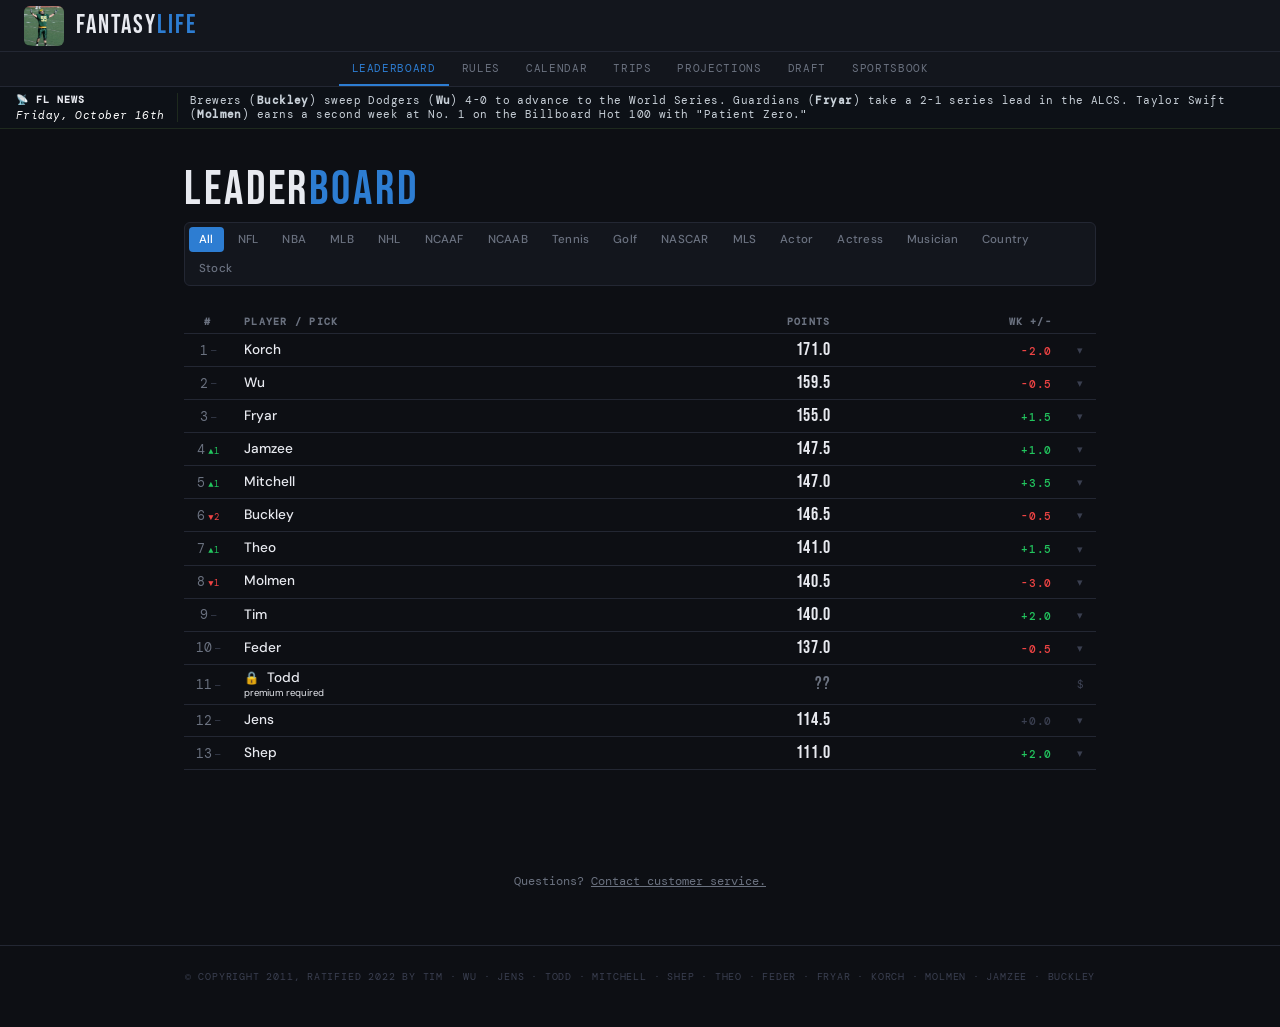
==== docs/index.html @ 67d30f25 "Paywall comment: post-payment redirect domain is fantasylife.org, not .app fantasylife.app is an unr" ====
<!DOCTYPE html>
<html lang="en">
<head>
  <meta charset="UTF-8" />
  <meta name="viewport" content="width=device-width, initial-scale=1.0" />
  <title>Fantasy Life 2026</title>
  <link rel="icon" type="image/png" href="favicon.png">
  <link rel="icon" href="favicon.ico" sizes="any">
  <link rel="apple-touch-icon" href="apple-touch-icon.png">
  <link href="https://fonts.googleapis.com/css2?family=Bebas+Neue&family=DM+Sans:wght@300;400;500;600&family=DM+Mono:wght@400;500&display=swap" rel="stylesheet" />
  <link rel="stylesheet" href="./shared.css">
  <style>
    :root {
      --bg: #0d0f14;
      --surface: #13161d;
      --surface2: #1a1e28;
      --border: #232733;
      --blue: #2d7dd2;
      --blue-dim: #1a4a82;
      --text: #e8eaf0;
      --muted: #6b7280;
      --dim: #3a3f50;
      --green: #22c55e;
      --red: #ef4444;
      --gold: #f59e0b;
    }

    * { margin: 0; padding: 0; box-sizing: border-box; }

    body {
      font-family: 'DM Sans', sans-serif;
      background: var(--bg);
      color: var(--text);
      min-height: 100vh;
    }

    /* ─── HEADER ─── */
    header {
      background: var(--surface);
      border-bottom: 1px solid var(--border);
      padding: 0 24px;
      height: 52px;
      display: flex;
      align-items: center;
      justify-content: space-between;
      position: sticky;
      top: 0;
      z-index: 100;
    }

    .logo {
      font-family: 'Bebas Neue', sans-serif;
      font-size: 1.6rem;
      letter-spacing: 0.08em;
      color: var(--text);
      text-decoration: none;
    }

    .logo span { color: var(--blue); }

    .nav-link {
      font-family: 'DM Mono', monospace;
      font-size: 0.7rem;
      color: var(--muted);
      text-decoration: none;
      letter-spacing: 0.06em;
      text-transform: uppercase;
    }
    .nav-link:hover { color: var(--text); }
    .nav-link.active { color: var(--blue); }

    /* ─── SITE NAV BAR ─── */
    /* .site-nav styles: shared.css */

    /* ─── BUCKLEY FAN SITE OVERLAY ─── */
    #buckley-overlay {
      display: none;
      position: fixed;
      inset: 0;
      z-index: 9999;
      background: #000;
    }
    #buckley-overlay.open { display: block; }
    #buckley-overlay iframe {
      width: 100%;
      height: 100%;
      border: none;
    }
    #buckley-close {
      position: fixed;
      top: 12px;
      right: 16px;
      z-index: 10000;
      background: #ff0000;
      color: #ffff00;
      border: 2px solid #ffff00;
      font-family: "Comic Sans MS", cursive;
      font-weight: bold;
      font-size: 14px;
      padding: 4px 12px;
      cursor: pointer;
      letter-spacing: 1px;
    }

    .header-logo-img {
      width: 40px;
      height: 40px;
      border-radius: 6px;
      overflow: hidden;
      cursor: pointer;
      flex-shrink: 0;
      background-size: cover;
      background-position: center top;
      background-image: url('./todd.jpg');
    }

    .header-meta {
      font-size: 0.72rem;
      color: var(--muted);
      font-family: 'DM Mono', monospace;
      text-transform: uppercase;
      letter-spacing: 0.1em;
    }

    /* ─── MAIN LAYOUT ─── */
    .page {
      max-width: 960px;
      margin: 0 auto;
      padding: 32px 24px 80px;
    }

    /* ─── SEASON HERO ─── */
    .season-hero {
      display: flex;
      align-items: center;
      justify-content: space-between;
      margin-bottom: 40px;
      gap: 24px;
    }

    .season-title {
      font-family: 'Bebas Neue', sans-serif;
      font-size: clamp(2rem, 5vw, 3rem);
      line-height: 1;
      letter-spacing: 0.06em;
      white-space: nowrap;
    }

    .season-title .year { color: var(--blue); }

    .season-stats {
      display: flex;
      gap: 32px;
      padding-bottom: 8px;
    }

    .stat-item {
      text-align: right;
    }

    .stat-num {
      font-family: 'Bebas Neue', sans-serif;
      font-size: 2.2rem;
      color: var(--text);
      line-height: 1;
    }

    .stat-label {
      font-size: 0.65rem;
      color: var(--muted);
      text-transform: uppercase;
      letter-spacing: 0.12em;
    }

    /* ─── TODD HERO IMAGE ─── */
    .todd-hero {
      position: relative;
      width: 160px;
      flex-shrink: 0;
      cursor: pointer;
    }

    .todd-hero img {
      width: 100%;
      border-radius: 4px;
      filter: grayscale(20%) contrast(1.05);
      border: 2px solid var(--border);
      display: block;
    }

    .todd-hero-badge {
      position: absolute;
      top: -10px;
      right: -10px;
      background: var(--red);
      color: white;
      font-size: 0.6rem;
      font-weight: 600;
      text-transform: uppercase;
      letter-spacing: 0.08em;
      padding: 3px 8px;
      border-radius: 2px;
      transform: rotate(3deg);
    }

    .todd-hero-caption {
      text-align: center;
      font-size: 0.65rem;
      color: var(--muted);
      margin-top: 6px;
      letter-spacing: 0.05em;
      font-style: italic;
    }

    /* ─── CATEGORY FILTER ─── */
    .filter-row {
      display: flex;
      flex-wrap: wrap;
      gap: 4px;
      margin-bottom: 24px;
      background: var(--surface);
      border: 1px solid var(--border);
      border-radius: 6px;
      padding: 4px;
    }

    .filter-group {
      display: contents;
    }

    .filter-group-label {
      font-size: 0.6rem;
      color: var(--muted);
      text-transform: uppercase;
      letter-spacing: 0.12em;
      padding: 6px 10px 0;
      display: flex;
      align-items: flex-start;
      font-family: 'DM Mono', monospace;
    }

    .filter-btn {
      font-family: 'DM Sans', sans-serif;
      font-size: 0.72rem;
      font-weight: 500;
      padding: 5px 10px;
      background: transparent;
      border: none;
      color: var(--muted);
      border-radius: 4px;
      cursor: pointer;
      transition: all 0.15s;
      white-space: nowrap;
      letter-spacing: 0.02em;
      flex-shrink: 0;
    }

    .filter-btn:hover { color: var(--text); background: var(--surface2); }
    .filter-btn.active { background: var(--blue); color: white; }

    .page-title {
      font-family: 'Bebas Neue', sans-serif;
      font-size: clamp(2rem, 5vw, 3rem);
      letter-spacing: 0.06em;
      margin-bottom: 4px;
    }
    .page-title span { color: var(--blue); }
    .page-subtitle {
      font-size: 0.8rem;
      color: var(--muted);
      font-family: 'DM Mono', monospace;
      text-transform: uppercase;
      letter-spacing: 0.08em;
      margin-bottom: 28px;
    }

    /* ─── TABLE ─── */
    .standings-table {
      width: 100%;
      border-collapse: collapse;
    }

    .standings-table thead th {
      font-size: 0.65rem;
      font-weight: 600;
      text-transform: uppercase;
      letter-spacing: 0.12em;
      color: var(--muted);
      padding: 5px 12px;
      text-align: left;
      border-bottom: 1px solid var(--border);
      font-family: 'DM Mono', monospace;
    }

    .standings-table thead th:first-child { width: 44px; text-align: center; }
    .standings-table thead th.pts { text-align: right; }

    .player-row {
      border-bottom: 1px solid var(--border);
      cursor: pointer;
      transition: background 0.1s;
    }

    .player-row:hover { background: var(--surface); }
    .player-row.expanded { background: var(--surface); }

    .player-row td {
      padding: 5px 12px;
      vertical-align: middle;
    }

    .rank-cell {
      text-align: center;
      font-family: 'DM Mono', monospace;
      font-size: 0.8rem;
      color: var(--muted);
      width: 44px;
      white-space: nowrap;
    }

    .rank-1 { }
    .rank-2 { }
    .rank-3 { }

    .place-change { font-size:0.55rem; font-family:'DM Mono',monospace; letter-spacing:0.02em; display:inline-block; margin-left:3px; vertical-align:middle; }
    .place-change.up   { color: var(--green); }
    .place-change.down { color: var(--red); }
    .place-change.flat { color: var(--dim); }
    .week-delta { font-family:'DM Mono',monospace; font-size:0.7rem; font-weight:500; margin-left:8px; }
    .week-delta.pos { color: var(--green); }
    .week-delta.neg { color: var(--red); }

    .player-name {
      font-size: 0.85rem;
      line-height: 1.2;
      font-weight: 500;
      color: var(--text);
    }

    .player-name.todd-name {
      color: var(--muted);
      font-style: italic;
    }

    .score-cell {
      text-align: right;
      font-family: 'Bebas Neue', sans-serif;
      font-size: 1.15rem;
      line-height: 1.2;
      letter-spacing: 0.04em;
      color: var(--text);
    }

    .expand-cell {
      width: 32px;
      text-align: center;
      color: var(--dim);
      font-size: 0.7rem;
      transition: transform 0.2s;
    }

    .player-row.expanded .expand-icon { transform: rotate(180deg); }

    /* ─── EXPANDED ROW ─── */
    .breakdown-row { display: none; }
    .breakdown-row.open { display: table-row; }

    .breakdown-cell {
      padding: 0 12px 20px;
      background: var(--surface);
    }

    .breakdown-inner {
      padding: 16px;
      background: var(--surface2);
      border-radius: 4px;
      border: 1px solid var(--border);
    }

    .breakdown-grid {
      display: grid;
      grid-template-columns: repeat(auto-fill, minmax(110px, 1fr));
      gap: 6px;
    }

    .cat-item {
      display: flex;
      flex-direction: column;
      gap: 2px;
      padding: 8px 10px;
      border-radius: 4px;
      border: 1px solid var(--border);
      background: var(--bg);
    }

    .cat-item.tier-high {
      border-color: #166534;
      background: #052e16;
    }
    .cat-item.tier-mid {
      border-color: #854d0e;
      background: #1c1200;
    }
    .cat-item.tier-low {
      border-color: #7f1d1d;
      background: #1c0606;
    }

    .cat-name {
      font-size: 0.58rem;
      text-transform: uppercase;
      letter-spacing: 0.1em;
      color: var(--muted);
      font-family: 'DM Mono', monospace;
    }

    .cat-pick {
      font-size: 0.76rem;
      color: var(--text);
      font-weight: 500;
      white-space: nowrap;
      overflow: hidden;
      text-overflow: ellipsis;
    }

    .cat-pts {
      font-family: 'DM Mono', monospace;
      font-size: 0.72rem;
      font-weight: 600;
    }

    .cat-pts.pts-high { color: #4ade80; }
    .cat-pts.pts-mid  { color: #fbbf24; }
    .cat-pts.pts-low  { color: #f87171; }

    .bonus-pts {
      color: var(--gold);
    }

    /* ─── FILM BREAKDOWN ─── */
    .film-table {
      width: 100%;
      border-collapse: collapse;
      font-size: 0.82rem;
    }
    .film-table th {
      font-family: 'DM Mono', monospace;
      font-size: 0.62rem;
      text-transform: uppercase;
      letter-spacing: 0.1em;
      color: var(--muted);
      padding: 0 10px 8px 0;
      text-align: left;
      border-bottom: 1px solid var(--border);
    }
    .film-table td {
      padding: 8px 10px 8px 0;
      border-bottom: 1px solid var(--border);
      color: var(--text);
      vertical-align: middle;
    }
    .film-table tr:last-child td { border-bottom: none; }
    .film-title-cell { font-weight: 500; }
    .film-bo-cell { font-family: 'DM Mono', monospace; font-size: 0.78rem; color: var(--muted); }
    .rt-score-badge { font-family: 'DM Mono', monospace; font-weight: 600; font-size: 0.82rem; }
    .rt-fresh  { color: #4ade80; }
    .rt-mixed  { color: #fbbf24; }
    .rt-rotten { color: #f87171; }
    .film-no-releases { font-size: 0.82rem; color: var(--dim); font-style: italic; padding: 4px 0 8px; }
    .awards-section-title {
      font-family: 'DM Mono', monospace;
      font-size: 0.6rem;
      text-transform: uppercase;
      letter-spacing: 0.1em;
      color: var(--blue);
      margin: 14px 0 6px;
    }
    .award-item {
      display: flex;
      align-items: flex-start;
      gap: 8px;
      padding: 5px 0;
      border-bottom: 1px solid var(--border);
      font-size: 0.8rem;
    }
    .award-item:last-child { border-bottom: none; }
    .award-win-label  { color: var(--gold); font-weight: 600; }
    .award-nom-label  { color: var(--muted); }

    /* ─── MUSICIAN SONG BREAKDOWN ─── */
    .song-table {
      width: 100%;
      border-collapse: collapse;
      font-size: 0.82rem;
    }
    .song-table th {
      font-family: 'DM Mono', monospace;
      font-size: 0.62rem;
      text-transform: uppercase;
      letter-spacing: 0.07em;
      color: var(--muted);
      padding: 0 10px 6px 0;
      text-align: left;
      border-bottom: 1px solid var(--border);
    }
    .song-table td {
      padding: 8px 10px 8px 0;
      border-bottom: 1px solid var(--border);
      color: var(--text);
      vertical-align: middle;
    }
    .song-table tr:last-child td { border-bottom: none; }
    .song-title-cell { font-weight: 500; }
    .song-weeks-cell { font-family: 'DM Mono', monospace; font-size: 0.78rem; color: var(--muted); text-align: center; padding-right: 4px; }
    .song-no-data { font-size: 0.82rem; color: var(--dim); font-style: italic; padding: 4px 0 8px; }

    /* ─── MODAL ─── */
    .modal-overlay {
      display: none;
      position: fixed;
      inset: 0;
      background: rgba(0,0,0,0.85);
      z-index: 1000;
      align-items: center;
      justify-content: center;
      backdrop-filter: blur(4px);
      padding: 16px;
      overflow-y: auto;
    }

    .modal-overlay.open { display: flex; }

    .modal {
      background: var(--surface);
      border: 1px solid var(--border);
      border-radius: 8px;
      width: 100%;
      max-width: 500px;
      padding: 28px 24px;
      position: relative;
      animation: modalIn 0.25s ease;
      margin: auto;
      max-height: calc(100vh - 32px);
      overflow-y: auto;
    }

    @keyframes modalIn { from { opacity: 0; transform: translateY(8px); } to { opacity: 1; transform: translateY(0); } }

    @media (max-width: 480px) {
      .modal { padding: 20px 16px; border-radius: 6px; }
      .modal-title { font-size: 1.8rem; }
      .tier-price { font-size: 1.3rem; }
      .roast-rank { font-size: 3rem; }
      .roast-score-display { font-size: 2rem; }
    }

    .modal-close {
      position: absolute;
      top: 16px; right: 16px;
      background: none; border: none;
      color: var(--muted); font-size: 1.2rem;
      cursor: pointer; line-height: 1;
    }

    .modal-close:hover { color: var(--text); }

    .modal-phase { display: none; }
    .modal-phase.active { display: block; }

    .modal-eyebrow {
      font-size: 0.65rem;
      text-transform: uppercase;
      letter-spacing: 0.14em;
      color: var(--red);
      margin-bottom: 8px;
      font-family: 'DM Mono', monospace;
    }

    .modal-title {
      font-family: 'Bebas Neue', sans-serif;
      font-size: 2.2rem;
      line-height: 1;
      margin-bottom: 12px;
    }

    .modal-subtitle {
      font-size: 0.82rem;
      color: var(--muted);
      line-height: 1.5;
      margin-bottom: 24px;
    }

    .tier-cards {
      display: flex;
      flex-direction: column;
      gap: 10px;
      margin-bottom: 24px;
    }

    .tier-card {
      border: 1px solid var(--border);
      border-radius: 6px;
      padding: 14px 16px;
      cursor: pointer;
      transition: all 0.15s;
      position: relative;
    }

    .tier-card:hover { border-color: var(--blue); background: var(--surface2); }

    .tier-card.recommended {
      border-color: var(--blue);
    }

    .tier-rec-badge {
      position: absolute;
      top: -8px; right: 12px;
      background: var(--blue);
      color: white;
      font-size: 0.58rem;
      padding: 2px 8px;
      border-radius: 10px;
      font-weight: 600;
      text-transform: uppercase;
      letter-spacing: 0.08em;
    }

    .tier-name {
      font-weight: 600;
      font-size: 0.88rem;
      margin-bottom: 2px;
    }

    .tier-price {
      font-family: 'Bebas Neue', sans-serif;
      font-size: 1.5rem;
      color: var(--blue);
    }

    .tier-features {
      font-size: 0.72rem;
      color: var(--muted);
      margin-top: 4px;
      line-height: 1.5;
    }

    .modal-fine-print {
      font-size: 0.6rem;
      color: var(--dim);
      text-align: center;
      line-height: 1.5;
    }

    /* Phase 2 — "processing" */
    .processing-spinner {
      text-align: center;
      padding: 20px 0;
    }

    .spinner {
      width: 32px; height: 32px;
      border: 3px solid var(--border);
      border-top-color: var(--blue);
      border-radius: 50%;
      animation: spin 0.8s linear infinite;
      margin: 0 auto 12px;
    }

    @keyframes spin { to { transform: rotate(360deg); } }

    .processing-text {
      font-size: 0.8rem;
      color: var(--muted);
    }

    /* Phase 3 — roast reveal */
    .roast-header {
      display: flex;
      align-items: center;
      gap: 12px;
      margin-bottom: 20px;
      padding-bottom: 16px;
      border-bottom: 1px solid var(--border);
    }

    .roast-rank {
      font-family: 'Bebas Neue', sans-serif;
      font-size: 4rem;
      color: var(--red);
      line-height: 1;
    }

    .roast-label {
      font-size: 0.7rem;
      color: var(--muted);
      text-transform: uppercase;
      letter-spacing: 0.1em;
    }

    .roast-name {
      font-size: 1.1rem;
      font-weight: 600;
    }

    .roast-score-display {
      font-family: 'Bebas Neue', sans-serif;
      font-size: 2.5rem;
      color: var(--red);
    }

    .roast-categories {
      display: flex;
      flex-direction: column;
      gap: 8px;
      margin-bottom: 20px;
    }

    .roast-cat-item {
      display: flex;
      justify-content: space-between;
      align-items: center;
      font-size: 0.78rem;
      padding: 8px 12px;
      background: var(--surface2);
      border-radius: 4px;
      border-left: 3px solid var(--red);
    }

    .roast-cat-name { color: var(--muted); }
    .roast-cat-detail { color: var(--text); font-style: italic; }
    .roast-cat-pts {
      font-family: 'DM Mono', monospace;
      font-size: 0.8rem;
      color: var(--red);
      font-weight: 600;
    }

    .roast-quote {
      font-size: 0.8rem;
      color: var(--muted);
      font-style: italic;
      border-left: 3px solid var(--dim);
      padding-left: 12px;
      margin-bottom: 20px;
      line-height: 1.6;
    }

    .dispute-btn {
      width: 100%;
      padding: 10px;
      background: transparent;
      border: 1px solid var(--dim);
      color: var(--dim);
      border-radius: 4px;
      font-size: 0.72rem;
      cursor: pointer;
      font-family: 'DM Sans', sans-serif;
      transition: all 0.15s;
    }

    .dispute-btn:hover {
      border-color: var(--muted);
      color: var(--muted);
    }

    .dispute-result {
      text-align: center;
      font-size: 0.72rem;
      color: var(--red);
      margin-top: 8px;
      min-height: 18px;
    }

    /* ─── CATEGORY STAT COLUMNS ─── */
    .stat-col {
      text-align: right;
      font-family: 'Inter', sans-serif;
      font-size: 0.78rem;
      color: var(--muted);
      white-space: nowrap;
    }
    .stat-col.primary { color: var(--muted); font-size: 0.78rem; }
    .stat-col.bonus-col { color: var(--muted); }
    .stat-col.total-col {
      font-family: 'Bebas Neue', sans-serif;
      font-size: 1.4rem;
      letter-spacing: 0.04em;
      color: var(--text);
    }
    .stat-col-label {
      font-size: 0.55rem;
      text-transform: uppercase;
      letter-spacing: 0.1em;
      color: var(--dim);
      display: block;
      font-family: 'DM Mono', monospace;
    }

    /* ─── FOOTER ─── */
    .site-footer {
      margin-top: 48px;
      padding: 24px 16px 32px;
      border-top: 1px solid var(--border);
      text-align: center;
    }
    .site-footer-copy {
      font-family: 'DM Mono', monospace;
      font-size: 0.62rem;
      color: var(--dim);
      letter-spacing: 0.08em;
      text-transform: uppercase;
      margin-bottom: 12px;
    }
    .site-footer-quote {
      font-family: 'DM Sans', sans-serif;
      font-size: 0.7rem;
      color: var(--dim);
      max-width: 620px;
      margin: 0 auto;
      line-height: 1.6;
      font-style: italic;
    }
    .site-footer-quote cite {
      display: block;
      margin-top: 6px;
      font-style: normal;
      font-size: 0.62rem;
      color: var(--muted);
      letter-spacing: 0.04em;
    }

    /* ─── NEWS BAR ─── */
    .news-bar {
      background: #0d1117;
      border-bottom: 1px solid #1e2a1e;
      padding: 6px 16px;
      display: flex;
      align-items: flex-start;
      gap: 12px;
      font-size: 0.7rem;
      font-family: 'DM Mono', monospace;
      letter-spacing: 0.04em;
      flex-wrap: wrap;
    }
    .news-bar-left {
      display: flex;
      flex-direction: column;
      gap: 2px;
      flex-shrink: 0;
      border-right: 1px solid #1e2a1e;
      padding-right: 12px;
    }
    .news-bar-updated {
      color: var(--muted);
      letter-spacing: 0.04em;
      font-size: 0.68rem;
      white-space: nowrap;
    }
    .news-bar-label {
      color: var(--accent);
      font-weight: 600;
      font-size: 0.62rem;
      text-transform: uppercase;
      letter-spacing: 0.1em;
      white-space: nowrap;
    }
    .news-bar-headline {
      color: #c9d1d9;
      flex: 1;
      white-space: normal;
      word-break: break-word;
    }
    .news-bar-headline em {
      color: var(--accent);
      font-style: normal;
      font-weight: 600;
    }

    /* ─── LAST UPDATED ─── */
    .last-updated {
      text-align: center;
      margin-top: 40px;
      font-size: 0.65rem;
      color: var(--dim);
      font-family: 'DM Mono', monospace;
      letter-spacing: 0.08em;
      text-transform: uppercase;
    }


    @media (max-width: 600px) {
      .season-hero { flex-direction: column; align-items: flex-start; }
      .todd-hero { width: 120px; align-self: flex-end; }
      .season-stats { gap: 20px; }
      .news-bar { flex-direction: column; gap: 4px; }
      .news-bar-left { flex-direction: row; align-items: center; gap: 8px; border-right: none; padding-right: 0; border-bottom: none; }
      /* Single scrollable row instead of a 3-line wrap — reclaims ~50px so
         all 13 leaderboard rows fit on one screen without scrolling. */
      .filter-row { flex-wrap: nowrap; overflow-x: auto; -webkit-overflow-scrolling: touch; scrollbar-width: none; }
      .filter-row::-webkit-scrollbar { display: none; }
      .filter-btn { flex-shrink: 0; }
      .page-title { font-size: 1.6rem; margin-bottom: 4px; }
    }
    .score-cell.todd-score { color: var(--muted); }
    .todd-lock-icon { display: inline-block; margin-right: 4px; font-size: 0.9em; }
    .todd-teaser { font-size: 0.6rem; line-height: 1.2; color: var(--text); margin-top: 1px; }
  </style>
  <!-- Cloudflare Web Analytics --><script defer src='https://static.cloudflareinsights.com/beacon.min.js' data-cf-beacon='{"token": "c0a91842667f4f16b87e22ebbce8e280"}'></script><!-- End Cloudflare Web Analytics -->
</head>
<body>

<header>
  <div style="display:flex;align-items:center;gap:12px;">
    <div class="header-logo-img" id="header-logo-img-wrap" onclick="openBuckley()" style="cursor:pointer;"></div>
    <a href="./index.html" class="logo" style="text-decoration:none;">Fantasy<span>Life</span></a>
  </div>
</header>

<nav class="site-nav">
  <a href="./index.html" class="nav-link active">Leaderboard</a>
  <a href="./rules.html" class="nav-link">Rules</a>
  <a href="./calendar.html" class="nav-link">Calendar</a>
  <a href="./trips.html" class="nav-link">Trips</a>
  <a href="./projections.html" class="nav-link">Projections</a>
  <a href="./draft.html" class="nav-link">Draft</a>
  <a href="./sportsbook.html" class="nav-link">Sportsbook</a>
</nav>

<div class="news-bar" id="news-bar">
  <div class="news-bar-left">
    <div class="news-bar-label">📡 FL News</div>
    <div class="news-bar-updated" id="news-bar-updated"></div>
  </div>
  <div class="news-bar-headline" id="news-bar-headline">
    🏆 <em>Dame Judi Dench</em> takes home Best Supporting Actress at the Oscars for <em>Shakespeare in Love</em> — Jamzee's actress pick quietly printing points while everyone sleeps.
  </div>
</div>

<div class="page">

  <!-- TODD PHOTO (hidden, src used by header + favicon) -->
    <div class="todd-hero" style="display:none">
      <img id="todd-main-img" src="[data-uri]" alt="Todd" />
    </div>

  <!-- ─── FILTERS ─── -->
  <div class="page-title">Leader<span>board</span></div>
  <div class="filter-row">
    <div class="filter-group">
      <button class="filter-btn active" data-cat="all" onclick="setFilter('all', this)">All</button>
      <button class="filter-btn" data-cat="nfl" onclick="setFilter('nfl', this)">NFL</button>
      <button class="filter-btn" data-cat="nba" onclick="setFilter('nba', this)">NBA</button>
      <button class="filter-btn" data-cat="mlb" onclick="setFilter('mlb', this)">MLB</button>
      <button class="filter-btn" data-cat="nhl" onclick="setFilter('nhl', this)">NHL</button>
      <button class="filter-btn" data-cat="ncaaf" onclick="setFilter('ncaaf', this)">NCAAF</button>
      <button class="filter-btn" data-cat="ncaab" onclick="setFilter('ncaab', this)">NCAAB</button>
      <button class="filter-btn" data-cat="tennis" onclick="setFilter('tennis', this)">Tennis</button>
      <button class="filter-btn" data-cat="golf" onclick="setFilter('golf', this)">Golf</button>
      <button class="filter-btn" data-cat="nascar" onclick="setFilter('nascar', this)">NASCAR</button>
      <button class="filter-btn" data-cat="mls" onclick="setFilter('mls', this)">MLS</button>
      <button class="filter-btn" data-cat="actor" onclick="setFilter('actor', this)">Actor</button>
      <button class="filter-btn" data-cat="actress" onclick="setFilter('actress', this)">Actress</button>
      <button class="filter-btn" data-cat="musician" onclick="setFilter('musician', this)">Musician</button>
      <button class="filter-btn" data-cat="country" onclick="setFilter('country', this)">Country</button>
      <button class="filter-btn" data-cat="stock" onclick="setFilter('stock', this)">Stock</button>
    </div>
  </div>

  <!-- ─── STANDINGS TABLE ─── -->
  <table class="standings-table">
    <thead>
      <tr id="table-header">
        <th>#</th>
        <th>Player</th>
        <th class="pts">Points</th>
        <th></th>
      </tr>
    </thead>
    <tbody id="standings-body">
      <!-- Rendered by JS from window.SCORES_DATA -->
    </tbody>
  </table>


</div>

<!-- ─── TODD PAYWALL MODAL ─── -->
<div class="modal-overlay" id="todd-modal" onclick="handleOverlayClick(event)">
  <div class="modal">
    <button class="modal-close" onclick="closeToddModal()">✕</button>

    <!-- Phase 1: Paywall -->
    <div class="modal-phase active" id="phase-1">
      <div class="modal-eyebrow">🔒 Exclusive Content</div>
      <div class="modal-title">Todd's Score<br>Is Premium</div>
      <div class="modal-subtitle">
        Due to the <em>unprecedented embarrassment</em> of Todd's 2026 performance,
        his score has been placed behind a paywall for his own dignity. Choose a plan to unlock it.
      </div>

      <div class="tier-cards">
        <div class="tier-card" onclick="startPayment(1)">
          <div class="tier-name">Basic</div>
          <div class="tier-price">$9.99<span style="font-size:0.9rem;color:var(--muted)">/mo</span></div>
          <div class="tier-features">
            ✓ See Todd's total score<br>
            ✗ No category breakdown<br>
            ✗ Explanation of why Todd is so bad
          </div>
        </div>
        <div class="tier-card recommended" onclick="startPayment(2)">
          <div class="tier-rec-badge">Most Popular</div>
          <div class="tier-name">Premium</div>
          <div class="tier-price">$24.99<span style="font-size:0.9rem;color:var(--muted)">/mo</span></div>
          <div class="tier-features">
            ✓ Everything in Basic<br>
            ✓ Full category-by-category roast<br>
            ✓ Certified analyst commentary<br>
            ✗ Therapy referral (sold separately)
          </div>
        </div>
        <div class="tier-card" onclick="startPayment(3)">
          <div class="tier-name">Enterprise</div>
          <div class="tier-price">$99<span style="font-size:0.9rem;color:var(--muted)">/mo</span></div>
          <div class="tier-features">
            ✓ Everything in Premium<br>
            ✓ Todd personally explains his picks (30 min)<br>
            ✓ Commemorative "At Least I Tried" certificate<br>
            ✓ Priority access to future terrible picks
          </div>
        </div>
      </div>

      <div class="modal-fine-print">
        By subscribing you acknowledge that Fantasy Life LLC is not responsible for<br>
        emotional distress caused by Todd's stock picks. Cancel anytime. Refunds: no.
      </div>
    </div>

    <!-- Phase 2: Fake processing -->
    <div class="modal-phase" id="phase-2">
      <div class="modal-eyebrow">Processing Payment...</div>
      <div class="modal-title">Charging Your Card</div>
      <div class="processing-spinner">
        <div class="spinner"></div>
        <div class="processing-text" id="processing-text">Contacting payment processor...</div>
      </div>
    </div>

    <!-- Phase 3: Roast reveal -->
    <div class="modal-phase" id="phase-3">
      <div class="modal-eyebrow">🔓 Premium Unlocked — You're Welcome</div>

      <div class="roast-header">
        <div class="roast-rank" id="todd-reveal-rank">13</div>
        <div>
          <div class="roast-label">Current Standing</div>
          <div class="roast-name">Todd</div>
          <div style="font-size:0.7rem;color:var(--muted);">Also known as "The Floor"</div>
        </div>
        <div style="margin-left:auto;text-align:right;">
          <div class="roast-label">Total Score</div>
          <div class="roast-score-display" id="todd-reveal-total">47.5</div>
        </div>
      </div>

      <div class="roast-categories">
        <div class="roast-cat-item">
          <span class="roast-cat-name">Stock (NVDA)</span>
          <span class="roast-cat-detail">Down 18% since Jan 1st</span>
          <span class="roast-cat-pts">1 pt</span>
        </div>
        <div class="roast-cat-item">
          <span class="roast-cat-name">Golf (Cantlay)</span>
          <span class="roast-cat-detail">Missed 4 consecutive cuts</span>
          <span class="roast-cat-pts">2 pts</span>
        </div>
        <div class="roast-cat-item">
          <span class="roast-cat-name">NASCAR (Kyle Busch)</span>
          <span class="roast-cat-detail">Retired. Picked post-retirement.</span>
          <span class="roast-cat-pts">1 pt</span>
        </div>
        <div class="roast-cat-item">
          <span class="roast-cat-name">Actor (Ben Affleck)</span>
          <span class="roast-cat-detail">No films released. Or announced.</span>
          <span class="roast-cat-pts">1 pt</span>
        </div>
        <div class="roast-cat-item">
          <span class="roast-cat-name">Country GDP</span>
          <span class="roast-cat-detail">Picked Chad. Yes, that Chad.</span>
          <span class="roast-cat-pts">1 pt</span>
        </div>
      </div>

      <div class="roast-quote">
        "I asked ChatGPT to optimize my picks and it told me it was sorry for my loss."
        <br>— Todd, probably
      </div>

      <button class="dispute-btn" onclick="disputeScore()">🚨 Dispute This Score</button>
      <div class="dispute-result" id="dispute-result"></div>
    </div>
  </div>
</div>

<!-- ─── DATA + SCRIPT ─── -->
<script>
// ============================================================
// DATA — loaded from scores.json (pre-computed by GitHub Actions)
// ============================================================
window.SCORES_DATA = [];
window.LAST_UPDATED = '';
window.CATEGORIES = ["nfl","nba","mlb","nhl","ncaaf","ncaab","tennis","golf","nascar","mls","actor","actress","musician","country","stock"];

// Category display names
const CAT_LABELS = {
  nfl: "NFL", nba: "NBA", mlb: "MLB", nhl: "NHL",
  ncaaf: "NCAAF", ncaab: "NCAAB", tennis: "Tennis",
  golf: "Golf", nascar: "NASCAR", mls: "MLS",
  actor: "Actor", actress: "Actress", musician: "Musician",
  country: "Country GDP", stock: "Stock"
};

// ============================================================
// WEEKS ELAPSED since Jan 1, 2026
// ============================================================
// Per-category stat label and value formatter
const CAT_STAT = {
  nfl:     { label: 'Win%',      fmt: c => c.raw_value != null ? (c.raw_value * 100).toFixed(1) + '%' : '–' },
  nba:     { label: 'Win%',      fmt: c => c.raw_value != null ? (c.raw_value * 100).toFixed(1) + '%' : '–' },
  mlb:     { label: 'Win%',      fmt: c => c.raw_value != null ? (c.raw_value * 100).toFixed(1) + '%' : '–' },
  nhl:     { label: 'Pts%',      fmt: c => c.raw_value != null ? (c.raw_value * 100).toFixed(1) + '%' : '–' },
  ncaaf:   { label: 'Rank',      fmt: c => c.raw_value != null ? '#' + c.raw_value : '–' },
  ncaab:   { label: 'Rank',      fmt: c => c.raw_value != null ? '#' + c.raw_value : '–' },
  tennis:  { label: 'Rank',      fmt: c => c.raw_value != null ? '#' + c.raw_value : '–' },
  golf:    { label: 'Rank',      fmt: c => c.raw_value != null ? '#' + c.raw_value : '–' },
  nascar:  { label: 'Points',    fmt: c => c.raw_value != null ? c.raw_value : '–' },
  mls:     { label: 'Points',    fmt: c => c.raw_value != null ? c.raw_value : '–' },
  actor:   { label: 'Score',     fmt: c => c.raw_value != null ? c.raw_value.toFixed(1) : '–' },
  actress: { label: 'Score',     fmt: c => c.raw_value != null ? c.raw_value.toFixed(1) : '–' },
  musician:{ label: 'Wks Top10', fmt: c => c.raw_value != null ? c.raw_value : '–' },
  country: { label: 'GDP Chg%',  fmt: c => c.raw_value != null ? c.raw_value.toFixed(2) + '%' : '–' },
  stock:   { label: 'YTD Chg',   fmt: c => c.raw_display != null ? c.raw_display : (c.raw_value != null ? c.raw_value.toFixed(1) + '%' : '–') },
};

// ============================================================
// FILMOGRAPHY & OSCAR DATA
// ============================================================
// Kept in sync with data/actor.json + data/actress.json (source of truth for
// scoring) — bo/rt/release here must match those files exactly, since the
// composite that actually drives points is (rt/100) x box_office computed
// from that data, not from this display copy.
const OSCAR_AWARDS = {
  'Actor': {
    'Sean Penn':          [{result:'Won',       category:'Best Supporting Actor', film:'One Battle After Another'}],
    'Wagner Moura':       [{result:'Nominated', category:'Best Actor',            film:'The Secret Agent'}],
    'Leonardo DiCaprio':  [{result:'Nominated', category:'Best Actor',            film:'One Battle After Another'}],
    'Timothee Chalamet':  [{result:'Nominated', category:'Best Actor',            film:'Marty Supreme'}],
  },
  'Actress': {
    'Jessie Buckley':     [{result:'Won',       category:'Best Actress',           film:'Hamnet'}],
    'Emma Stone':         [{result:'Nominated', category:'Best Actress',           film:'Bugonia'}],
    'Teyana Taylor':      [{result:'Nominated', category:'Best Supporting Actress',film:'One Battle After Another'}],
  },
};

function buildMusicianBreakdown(pickName, num1Weeks, hot100Weeks, songs) {
  const artistImg = pickName === 'FKA Twigs'
    ? `<img src="fka-twigs.png" alt="FKA Twigs" style="width:200px;height:200px;object-fit:cover;border-radius:8px;display:block;margin-bottom:12px;">`
    : '';
  if (num1Weeks == null && hot100Weeks == null) {
    return `<div class="breakdown-inner">${artistImg}<div class="song-no-data">No chart data available yet.</div></div>`;
  }
  const weeksCell = (n) => n > 0
    ? `<span style="color:var(--gold);font-weight:600">${n}</span>`
    : (n === 0 ? '0' : '—');

  let rows;
  if (songs && songs.length) {
    // Per-song breakdown, as scraped from Billboard's #1 and top-10 charts —
    // one row per distinct charting song, plus a bolded artist total.
    rows = songs.map(s => `<tr>
        <td class="song-title-cell">${s.title}</td>
        <td class="song-weeks-cell">${weeksCell(s.num1_weeks)}</td>
        <td class="song-weeks-cell">${weeksCell(s.hot100_weeks)}</td>
      </tr>`).join('');
    rows += `<tr style="font-weight:600;border-top:1px solid var(--border)">
        <td class="song-title-cell">Total</td>
        <td class="song-weeks-cell">${weeksCell(num1Weeks)}</td>
        <td class="song-weeks-cell">${weeksCell(hot100Weeks)}</td>
      </tr>`;
  } else {
    // Fallback: artist-level total only (no per-song breakdown available,
    // e.g. hand-entered data or before the next scrape populates it).
    rows = `<tr>
        <td class="song-title-cell">${pickName}</td>
        <td class="song-weeks-cell">${weeksCell(num1Weeks)}</td>
        <td class="song-weeks-cell">${weeksCell(hot100Weeks)}</td>
      </tr>`;
  }

  return `<div class="breakdown-inner">
    ${artistImg}
    <table class="song-table">
      <thead><tr>
        <th>Song</th>
        <th style="text-align:center">#1 Wks</th>
        <th style="text-align:center">Top 10 Wks</th>
      </tr></thead>
      <tbody>${rows}</tbody>
    </table>
  </div>`;
}

function _formatBoxOffice(n) {
  if (n == null) return null;
  if (Math.abs(n) >= 1e9) return '$' + (n / 1e9).toFixed(2).replace(/\.?0+$/, '') + 'B';
  return '$' + (n / 1e6).toFixed(1).replace(/\.0$/, '') + 'M';
}

function _formatReleaseDate(iso) {
  if (!iso) return '';
  const parts = iso.split('-');
  if (parts.length !== 3) return iso;
  const MONTHS = ['Jan','Feb','Mar','Apr','May','Jun','Jul','Aug','Sep','Oct','Nov','Dec'];
  const m = parseInt(parts[1], 10), d = parseInt(parts[2], 10);
  return `${MONTHS[m - 1]} ${d}, ${parts[0]}`;
}

function buildFilmographyBreakdown(pickName, catType, movies) {
  const films = movies || [];

  let filmRows = '';
  if (!films.length) {
    filmRows = `<div class="film-no-releases">No movies in 2026. Better luck next year.</div>`;
  } else {
    const rows = films.map(f => {
      const rt = f.rt_score;
      const rtClass = rt >= 60 ? 'rt-fresh' : rt >= 40 ? 'rt-mixed' : rt != null ? 'rt-rotten' : '';
      const rtStr   = rt != null ? rt + '%' : 'N/A';
      const boStr   = _formatBoxOffice(f.box_office) || 'N/A';
      return `<tr>
        <td class="film-title-cell">${f.title}</td>
        <td style="color:var(--muted);font-size:0.78rem;font-family:'DM Mono',monospace">${_formatReleaseDate(f.release_date)}</td>
        <td class="film-bo-cell">${boStr}</td>
        <td><span class="rt-score-badge ${rtClass}">${rtStr}</span></td>
      </tr>`;
    }).join('');
    filmRows = `<table class="film-table">
      <thead><tr>
        <th>Film</th><th>Released</th><th>Domestic BO</th><th>RT</th>
      </tr></thead>
      <tbody>${rows}</tbody>
    </table>`;
  }

  const awards = (OSCAR_AWARDS[catType] || {})[pickName] || [];
  let awardsHtml = '';
  if (awards.length) {
    const items = awards.map(a => {
      const isWin = a.result === 'Won';
      return `<div class="award-item">
        <span>${isWin ? '🏆' : '🎬'}</span>
        <div>
          <span class="${isWin ? 'award-win-label' : 'award-nom-label'}">${a.result}</span>
          <span style="color:var(--muted)"> · ${a.category}</span>
          <div style="font-size:0.75rem;color:var(--dim);margin-top:2px;font-style:italic">${a.film}</div>
        </div>
      </div>`;
    }).join('');
    awardsHtml = `<div class="awards-section-title">98th Academy Awards (2026)</div>${items}`;
  }

  return `<div class="breakdown-inner">${filmRows}${awardsHtml}</div>`;
}

// ============================================================
// RENDER TABLE
// ============================================================
let currentFilter = 'all';

// Todd's premium paywall: when true his row is locked behind the "premium required"
// teaser and the 3-tier checkout modal (payment links in PAYMENT_LINKS below).
// Flip to false to render his real score/breakdown like everyone else's.
const TODD_PAYWALL_ENABLED = true;

function updateHeader() {
  const header = document.getElementById('table-header');
  if (currentFilter === 'all') {
    header.innerHTML = `<th>#</th><th>Player / Pick</th><th class="pts">Points</th><th class="pts">Wk +/-</th><th></th>`;
  } else if (currentFilter === 'country') {
    const statLabel = (CAT_STAT[currentFilter] || {}).label || 'Stat';
    header.innerHTML = `
      <th>#</th>
      <th>Player / Pick</th>
      <th class="pts" style="font-size:0.6rem">${statLabel}</th>
      <th class="pts" style="font-size:0.6rem">Regular</th>
      <th class="pts" style="font-size:0.6rem">Bonus Pts</th>
      <th class="pts" style="font-size:0.6rem">Olympics Bonus</th>
      <th class="pts" style="font-size:0.6rem">World Cup Bonus</th>
      <th class="pts" style="font-size:0.6rem">Total</th>
      <th></th>
    `;
  } else {
    const statLabel = (CAT_STAT[currentFilter] || {}).label || 'Stat';
    header.innerHTML = `
      <th>#</th>
      <th>Player / Pick</th>
      <th class="pts" style="font-size:0.6rem">${statLabel}</th>
      <th class="pts" style="font-size:0.6rem">Regular</th>
      <th class="pts" style="font-size:0.6rem">Bonus Pts</th>
      <th class="pts" style="font-size:0.6rem">Total</th>
      <th></th>
    `;
  }
}

function renderTable() {
  updateHeader();
  const tbody = document.getElementById('standings-body');
  tbody.innerHTML = '';

  const data = window.SCORES_DATA || [];

  // When filtering by category, re-sort by that category's total points
  let sorted = [...data];
  if (currentFilter !== 'all') {
    sorted.sort((a, b) => {
      const aIsTodd = TODD_PAYWALL_ENABLED && a.name === 'Todd';
      const bIsTodd = TODD_PAYWALL_ENABLED && b.name === 'Todd';
      if (aIsTodd) return 1;
      if (bIsTodd) return -1;
      const apts = ((a.categories || {})[currentFilter] || {});
      const bpts = ((b.categories || {})[currentFilter] || {});
      const atot = (apts.baseline_pts || 0) + (apts.bonus_pts || 0);
      const btot = (bpts.baseline_pts || 0) + (bpts.bonus_pts || 0);
      return btot - atot;
    });
  }

  function placeChangeHtml(pc) {
    if (pc == null) return '';
    if (pc > 0) return `<span class="place-change up">▲${pc}</span>`;
    if (pc < 0) return `<span class="place-change down">▼${Math.abs(pc)}</span>`;
    return `<span class="place-change flat">—</span>`;
  }
  function weekDeltaHtml(wd) {
    if (wd == null) return '';
    if (wd > 0) return `<span class="week-delta pos">+${wd.toFixed(1)}</span>`;
    if (wd < 0) return `<span class="week-delta neg">${wd.toFixed(1)}</span>`;
    return `<span class="week-delta flat" style="color:var(--dim)">+0.0</span>`;
  }

  sorted.forEach((player, idx) => {
    const isTodd = TODD_PAYWALL_ENABLED && player.name === 'Todd';
    const isBuckley = player.name === 'Buckley';
    const rank = idx + 1;

    const tr = document.createElement('tr');
    tr.className = 'player-row';
    tr.id = 'row-' + idx;
    if (currentFilter === 'all') {
      tr.onclick = isTodd ? () => openToddModal() : isBuckley ? () => openBuckley() : () => toggleBreakdown(idx);
    } else {
      tr.onclick = isTodd ? () => openToddModal() : () => toggleBreakdown(idx);
    }

    const rankClass = rank === 1 ? 'rank-1' : rank === 2 ? 'rank-2' : rank === 3 ? 'rank-3' : '';

    if (isTodd && currentFilter === 'all') {
      tr.innerHTML = `
        <td class="rank-cell ${rankClass}">${rank}${placeChangeHtml(player.place_change)}</td>
        <td>
          <div class="player-name"><span class="todd-lock-icon">🔒</span> Todd</div>
          <div class="todd-teaser">premium required</div>
        </td>
        <td class="score-cell todd-score">??</td>
        <td></td>
        <td class="expand-cell">$</td>
      `;
    } else if (currentFilter === 'all') {
      tr.innerHTML = `
        <td class="rank-cell ${rankClass}">${rank}${placeChangeHtml(player.place_change)}</td>
        <td><div class="player-name">${player.name}</div></td>
        <td class="score-cell">${(player.total || 0).toFixed(1)}</td>
        <td class="score-cell">${weekDeltaHtml(player.week_delta)}</td>
        <td class="expand-cell"><span class="expand-icon">▾</span></td>
      `;
    } else if (isTodd) {
      const extraCountryColsTodd = currentFilter === 'country' ? `
        <td class="stat-col bonus-col todd-score">??</td>
        <td class="stat-col bonus-col todd-score">??</td>
      ` : '';
      tr.innerHTML = `
        <td class="rank-cell ${rankClass}">${rank}${placeChangeHtml(player.place_change)}</td>
        <td>
          <div class="player-name"><span class="todd-lock-icon">🔒</span> Todd</div>
          <div class="todd-teaser">premium required</div>
        </td>
        <td class="stat-col primary todd-score">??</td>
        <td class="stat-col todd-score">??</td>
        <td class="stat-col bonus-col todd-score">??</td>
        ${extraCountryColsTodd}
        <td class="stat-col total-col todd-score">??</td>
        <td class="expand-cell">$</td>
      `;
    } else {
      const catData = (player.categories || {})[currentFilter] || {};
      const pick = catData.pick || '–';
      const statFmt = CAT_STAT[currentFilter] || {};
      const statVal = statFmt.fmt ? statFmt.fmt(catData) : '–';
      const regular = catData.baseline_pts !== undefined ? catData.baseline_pts.toFixed(1) : '–';
      const bonus = catData.bonus_pts !== undefined && catData.bonus_pts > 0 ? '+' + catData.bonus_pts.toFixed(1) : '–';
      const total = catData.baseline_pts !== undefined
        ? (catData.baseline_pts + (catData.bonus_pts || 0)).toFixed(1)
        : '–';

      const extraCountryCols = currentFilter === 'country' ? `
        <td class="stat-col bonus-col">${catData.olympics_bonus_pts ? '+' + catData.olympics_bonus_pts.toFixed(1) : '–'}</td>
        <td class="stat-col bonus-col">${catData.world_cup_bonus_pts ? '+' + catData.world_cup_bonus_pts.toFixed(1) : '–'}</td>
      ` : '';

      tr.innerHTML = `
        <td class="rank-cell ${rankClass}">${rank}${placeChangeHtml(player.place_change)}</td>
        <td>
          <div class="player-name">${player.name}</div>
          <div style="font-size:0.7rem;color:var(--muted);margin-top:2px;">${pick}</div>
        </td>
        <td class="stat-col primary">${statVal}</td>
        <td class="stat-col">${regular}</td>
        <td class="stat-col bonus-col">${bonus}</td>
        ${extraCountryCols}
        <td class="stat-col total-col">${total}</td>
        <td class="expand-cell"><span class="expand-icon">▾</span></td>
      `;
    }

    tbody.appendChild(tr);

    // Breakdown row (skip for Todd everywhere — premium content, no tab leaks it)
    if (isTodd) { tbody.appendChild(document.createElement('tr')); return; }
    const br = document.createElement('tr');
      br.className = 'breakdown-row';
      br.id = 'breakdown-' + idx;

      const td = document.createElement('td');
      td.className = 'breakdown-cell';
      td.colSpan = currentFilter === 'all' ? 5 : (currentFilter === 'country' ? 9 : 7);

      const cats = player.categories || {};
      const sortedCats = [...window.CATEGORIES].sort((a, b) => {
        const aC = cats[a] || {};
        const bC = cats[b] || {};
        const aP = aC.baseline_pts !== undefined ? aC.baseline_pts + (aC.bonus_pts || 0) : -Infinity;
        const bP = bC.baseline_pts !== undefined ? bC.baseline_pts + (bC.bonus_pts || 0) : -Infinity;
        return bP - aP;
      });
      const items = sortedCats.map(cat => {
        const c = cats[cat] || {};
        const basePts = c.baseline_pts !== undefined ? c.baseline_pts : null;
        const total = basePts !== null ? basePts + (c.bonus_pts || 0) : null;
        const ptsDisplay = total !== null ? total.toFixed(1) : '–';
        const pick = c.pick || '–';
        let tierClass = '';
        let ptsColorClass = '';
        if (total !== null) {
          if (total >= 10) { tierClass = 'tier-high'; ptsColorClass = 'pts-high'; }
          else if (total >= 6) { tierClass = 'tier-mid'; ptsColorClass = 'pts-mid'; }
          else { tierClass = 'tier-low'; ptsColorClass = 'pts-low'; }
        }
        return `
          <div class="cat-item ${tierClass}">
            <span class="cat-name">${CAT_LABELS[cat]}</span>
            <span class="cat-pick">${pick}</span>
            <span class="cat-pts ${ptsColorClass}">${ptsDisplay}</span>
          </div>
        `;
      }).join('');

      if (currentFilter === 'actor' || currentFilter === 'actress') {
        const catData = (player.categories || {})[currentFilter] || {};
        const catType = currentFilter === 'actor' ? 'Actor' : 'Actress';
        td.innerHTML = buildFilmographyBreakdown(catData.pick, catType, catData.movies);
      } else if (currentFilter === 'musician') {
        const catData = (player.categories || {})['musician'] || {};
        td.innerHTML = buildMusicianBreakdown(catData.pick, catData.num1_weeks, catData.hot100_weeks, catData.songs);
      } else {
        td.innerHTML = `<div class="breakdown-inner"><div class="breakdown-grid">${items}</div></div>`;
      }
      br.appendChild(td);
      tbody.appendChild(br);
  });
}

function toggleBreakdown(idx) {
  const row = document.getElementById('row-' + idx);
  const br = document.getElementById('breakdown-' + idx);
  if (!br) return;
  const isOpen = br.classList.contains('open');
  // close all
  document.querySelectorAll('.breakdown-row.open').forEach(r => r.classList.remove('open'));
  document.querySelectorAll('.player-row.expanded').forEach(r => r.classList.remove('expanded'));
  if (!isOpen) {
    br.classList.add('open');
    row.classList.add('expanded');
  }
}

// ============================================================
// FILTER
// ============================================================
function setFilter(cat, btn) {
  currentFilter = cat;
  document.querySelectorAll('.filter-btn').forEach(b => b.classList.remove('active'));
  btn.classList.add('active');
  // Close breakdowns
  document.querySelectorAll('.breakdown-row.open').forEach(r => r.classList.remove('open'));
  document.querySelectorAll('.player-row.expanded').forEach(r => r.classList.remove('expanded'));
  renderTable();
}

// ============================================================
// PAYMENT LINKS (hosted checkout, one per tier)
// Each link must redirect back to https://fantasylife.org/?todd_unlocked=1 after a
// successful payment; that query param is what unlocks the roast reveal.
// ============================================================
const PAYMENT_LINKS = {
  1: 'https://buy.stripe.com/eVqfZg5bT4s16BO1OEg7e00',
  2: 'https://buy.stripe.com/aFa4gy6fX2jT9O01OEg7e01',
  3: 'https://buy.stripe.com/6oU9AS5bTaQp6BO3WMg7e02',
};
const FLASK_API = '';  // unused with Payment Links

// ============================================================
// TODD PAYWALL
// ============================================================
function openToddModal() {
  document.getElementById('todd-modal').classList.add('open');
  if (localStorage.getItem('todd_unlocked') === '1') {
    renderToddReveal();
    showPhase(3);
  } else {
    showPhase(1);
  }
}

function closeToddModal() {
  document.getElementById('todd-modal').classList.remove('open');
  document.getElementById('dispute-result').textContent = '';
}

function handleOverlayClick(e) {
  if (e.target === document.getElementById('todd-modal')) closeToddModal();
}

function showPhase(n) {
  document.querySelectorAll('.modal-phase').forEach(p => p.classList.remove('active'));
  document.getElementById('phase-' + n).classList.add('active');
}

const processingMessages = [
  'Contacting payment processor...',
  'Verifying card details...',
  'Checking for Todd-related surcharges...',
  'Calculating embarrassment tax...',
  'Preparing emotional support resources...',
  'Unlocking vault of shame...',
];

function startPayment(tier) {
  showPhase(2);
  let i = 0;
  const el = document.getElementById('processing-text');
  const interval = setInterval(() => {
    el.textContent = processingMessages[i % processingMessages.length];
    i++;
    if (i >= processingMessages.length) {
      clearInterval(interval);
      window.location.href = PAYMENT_LINKS[tier] || PAYMENT_LINKS[1];
    }
  }, 500);
}

function renderToddReveal() {
  const todd = (window.SCORES_DATA || []).find(p => p.name === 'Todd');
  if (!todd) return;
  const rankEl = document.getElementById('todd-reveal-rank');
  const totalEl = document.getElementById('todd-reveal-total');
  if (rankEl) rankEl.textContent = todd.place || '?';
  if (totalEl) totalEl.textContent = (todd.total || 0).toFixed(1);
}

const disputeResponses = [
  'Dispute rejected. Score stands.',
  'Dispute submitted. Todd laughed.',
  'Error 404: Valid argument not found.',
  'Our records confirm: this is correct.',
  'Dispute denied. Please try therapy.',
  'Commissioner reviewed. Still {total}.',
];
let disputeCount = 0;

function disputeScore() {
  const el = document.getElementById('dispute-result');
  const todd = (window.SCORES_DATA || []).find(p => p.name === 'Todd');
  const total = todd ? (todd.total || 0).toFixed(1) : 'what it is';
  el.textContent = disputeResponses[disputeCount % disputeResponses.length].replace('{total}', total);
  disputeCount++;
}

// Check if user is returning from a completed payment link
function checkPaymentReturn() {
  const params = new URLSearchParams(window.location.search);
  if (params.get('todd_unlocked') !== '1') return;

  // Clean the param off the URL immediately
  window.history.replaceState({}, '', window.location.pathname);

  localStorage.setItem('todd_unlocked', '1');
  openToddModal(); // openToddModal checks localStorage and jumps to phase 3
}

// ============================================================
function openBuckley() {
  const overlay = document.getElementById('buckley-overlay');
  const frame = document.getElementById('buckley-frame');
  if (!frame.src || frame.src === window.location.href) {
    frame.src = './buckley.html';
  }
  overlay.classList.add('open');
  document.body.style.overflow = 'hidden';
}
function closeBuckley() {
  document.getElementById('buckley-overlay').classList.remove('open');
  document.body.style.overflow = '';
}

// Populate header logo image from todd photo (favicon is now a static <link> on every page)
(function() {
  function initLogo() {
    const src = document.getElementById('todd-main-img');
    if (!src) return;
    const wrap = document.getElementById('header-logo-img-wrap');
    if (wrap) wrap.style.backgroundImage = 'url(' + src.src + ')';
  }
  if (document.readyState === 'loading') {
    document.addEventListener('DOMContentLoaded', initLogo);
  } else {
    initLogo();
  }
})();

// INIT — fetch pre-computed scores from GitHub Pages
// ============================================================

fetch('./scores.json')
  .then(r => r.json())
  .then(data => {
    window.SCORES_DATA = data.players || [];
    window.LAST_UPDATED = data.last_updated || '';
    if (data.headline) {
      document.getElementById('news-bar-headline').innerHTML = data.headline;
    }
    if (data.headline_generated_at) {
      try {
        const d = new Date(data.headline_generated_at);
        const weekday = d.toLocaleDateString('en-US', { weekday: 'long', timeZone: 'UTC' });
        const month   = d.toLocaleDateString('en-US', { month: 'long',   timeZone: 'UTC' });
        const day     = d.getUTCDate();
        const ord     = [,'st','nd','rd'][day % 100 > 10 && day % 100 < 20 ? 0 : day % 10] || 'th';
        const nbEl    = document.getElementById('news-bar-updated');
        if (nbEl) nbEl.innerHTML = `<em style="color:#fff">${weekday}, ${month} ${day}${ord}</em>`;
      } catch(e) {}
    }
    renderTable();
    checkPaymentReturn();
  })
  .catch(err => {
    console.error('scores load/render failed:', err);
    renderTable(); // render whatever we have
  });

</script>

  <p style="text-align:center;font-family:'DM Mono',monospace;font-size:0.72rem;color:var(--muted);padding:24px 0 8px;">Questions? <a href="mailto:tgrover8@gmail.com" style="color:var(--muted);text-decoration:underline;">Contact customer service.</a></p>
  <footer class="site-footer">
    <div class="site-footer-copy">© Copyright 2011, Ratified 2022 by Tim · Wu · Jens · Todd · Mitchell · Shep · Theo · Feder · Fryar · Korch · Molmen · Jamzee · Buckley</div>
  </footer>

  <!-- BUCKLEY FAN SITE OVERLAY -->
  <div id="buckley-overlay">
    <button id="buckley-close" onclick="closeBuckley()">✕ CLOSE</button>
    <iframe id="buckley-frame" src="" title="ScottBuckley4Ever"></iframe>
  </div>

</body>
</html>
---- docs/shared.css ----
/* Shared site-wide styles (loaded before each page's inline <style>, so
   page rules of equal specificity win). Pages keep their own :root palettes
   and base .nav-link typography; the nav bar itself is identical site-wide. */

.site-nav {
  background: var(--surface);
  border-bottom: 1px solid var(--border);
  padding: 0 16px;
  display: flex;
  flex-wrap: wrap;
  justify-content: center;
  gap: 0;
  position: sticky;
  top: 52px;
  z-index: 99;
}
.site-nav .nav-link {
  padding: 9px 13px;
  border-bottom: 2px solid transparent;
  font-size: 0.68rem;
}
.site-nav .nav-link:hover { color: var(--text); border-bottom-color: var(--dim); }
.site-nav .nav-link.active { color: var(--blue); border-bottom-color: var(--blue); }
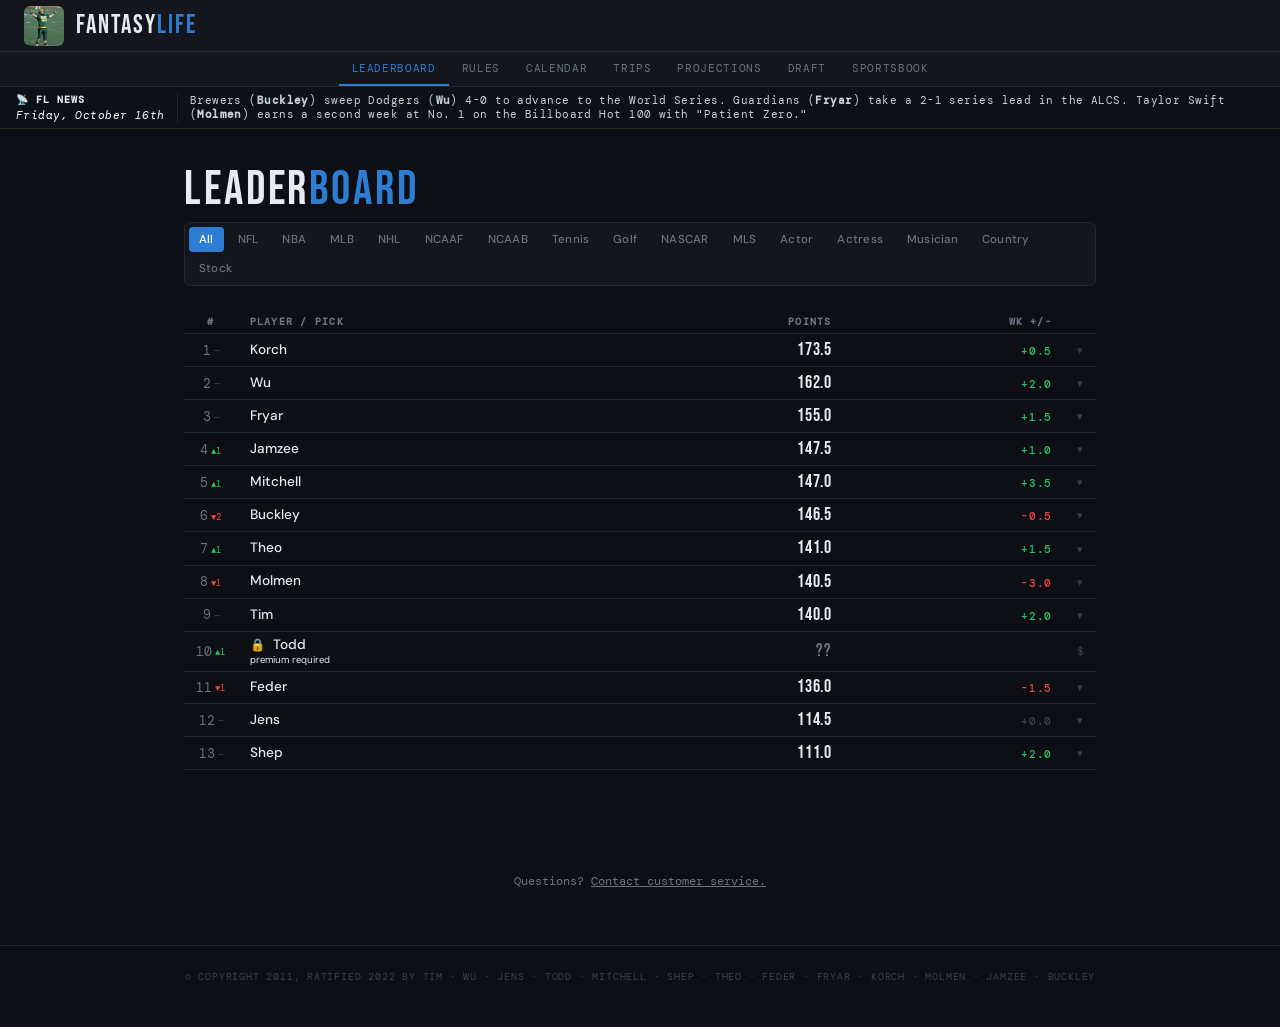
==== commit 8de8030f: "leaderboard: NCAAB tab shows Bonus and Best Bracket columns Replaces the combined Bonus Pts + Tourne" ====
--- a/docs/index.html
+++ b/docs/index.html
@@ -1284,20 +1284,28 @@
 // Flip to false to render his real score/breakdown like everyone else's.
 const TODD_PAYWALL_ENABLED = true;
 
+// Category tabs whose Bonus Pts is the capped sum of two sources: show each source as its own column.
+const EXTRA_BONUS_COLS = {
+  country: [['Olympics Bonus', 'olympics_bonus_pts'], ['World Cup Bonus', 'world_cup_bonus_pts']],
+  ncaab:   [['Bonus', 'tourney_bonus_pts'], ['Best Bracket', 'bracket_bonus_pts']],
+};
+// Tabs where the split columns replace the combined Bonus Pts column instead of sitting beside it.
+const SPLIT_ONLY = new Set(['ncaab']);
+
 function updateHeader() {
   const header = document.getElementById('table-header');
   if (currentFilter === 'all') {
     header.innerHTML = `<th>#</th><th>Player / Pick</th><th class="pts">Points</th><th class="pts">Wk +/-</th><th></th>`;
-  } else if (currentFilter === 'country') {
+  } else if (EXTRA_BONUS_COLS[currentFilter]) {
     const statLabel = (CAT_STAT[currentFilter] || {}).label || 'Stat';
+    const extraTh = EXTRA_BONUS_COLS[currentFilter].map(([label]) => `<th class="pts" style="font-size:0.6rem">${label}</th>`).join('');
     header.innerHTML = `
       <th>#</th>
       <th>Player / Pick</th>
       <th class="pts" style="font-size:0.6rem">${statLabel}</th>
       <th class="pts" style="font-size:0.6rem">Regular</th>
-      <th class="pts" style="font-size:0.6rem">Bonus Pts</th>
-      <th class="pts" style="font-size:0.6rem">Olympics Bonus</th>
-      <th class="pts" style="font-size:0.6rem">World Cup Bonus</th>
+      ${SPLIT_ONLY.has(currentFilter) ? '' : '<th class="pts" style="font-size:0.6rem">Bonus Pts</th>'}
+      ${extraTh}
       <th class="pts" style="font-size:0.6rem">Total</th>
       <th></th>
     `;
@@ -1387,10 +1395,7 @@
         <td class="expand-cell"><span class="expand-icon">▾</span></td>
       `;
     } else if (isTodd) {
-      const extraCountryColsTodd = currentFilter === 'country' ? `
-        <td class="stat-col bonus-col todd-score">??</td>
-        <td class="stat-col bonus-col todd-score">??</td>
-      ` : '';
+      const extraCountryColsTodd = (EXTRA_BONUS_COLS[currentFilter] || []).map(() => `<td class="stat-col bonus-col todd-score">??</td>`).join('');
       tr.innerHTML = `
         <td class="rank-cell ${rankClass}">${rank}${placeChangeHtml(player.place_change)}</td>
         <td>
@@ -1399,7 +1404,7 @@
         </td>
         <td class="stat-col primary todd-score">??</td>
         <td class="stat-col todd-score">??</td>
-        <td class="stat-col bonus-col todd-score">??</td>
+        ${SPLIT_ONLY.has(currentFilter) ? '' : '<td class="stat-col bonus-col todd-score">??</td>'}
         ${extraCountryColsTodd}
         <td class="stat-col total-col todd-score">??</td>
         <td class="expand-cell">$</td>
@@ -1415,10 +1420,8 @@
         ? (catData.baseline_pts + (catData.bonus_pts || 0)).toFixed(1)
         : '–';
 
-      const extraCountryCols = currentFilter === 'country' ? `
-        <td class="stat-col bonus-col">${catData.olympics_bonus_pts ? '+' + catData.olympics_bonus_pts.toFixed(1) : '–'}</td>
-        <td class="stat-col bonus-col">${catData.world_cup_bonus_pts ? '+' + catData.world_cup_bonus_pts.toFixed(1) : '–'}</td>
-      ` : '';
+      const extraCountryCols = (EXTRA_BONUS_COLS[currentFilter] || []).map(([, key]) =>
+        `<td class="stat-col bonus-col">${catData[key] ? '+' + catData[key].toFixed(1) : '–'}</td>`).join('');
 
       tr.innerHTML = `
         <td class="rank-cell ${rankClass}">${rank}${placeChangeHtml(player.place_change)}</td>
@@ -1428,7 +1431,7 @@
         </td>
         <td class="stat-col primary">${statVal}</td>
         <td class="stat-col">${regular}</td>
-        <td class="stat-col bonus-col">${bonus}</td>
+        ${SPLIT_ONLY.has(currentFilter) ? '' : `<td class="stat-col bonus-col">${bonus}</td>`}
         ${extraCountryCols}
         <td class="stat-col total-col">${total}</td>
         <td class="expand-cell"><span class="expand-icon">▾</span></td>
@@ -1445,7 +1448,7 @@
 
       const td = document.createElement('td');
       td.className = 'breakdown-cell';
-      td.colSpan = currentFilter === 'all' ? 5 : (currentFilter === 'country' ? 9 : 7);
+      td.colSpan = currentFilter === 'all' ? 5 : 7 + (EXTRA_BONUS_COLS[currentFilter] || []).length - (SPLIT_ONLY.has(currentFilter) ? 1 : 0);
 
       const cats = player.categories || {};
       const sortedCats = [...window.CATEGORIES].sort((a, b) => {
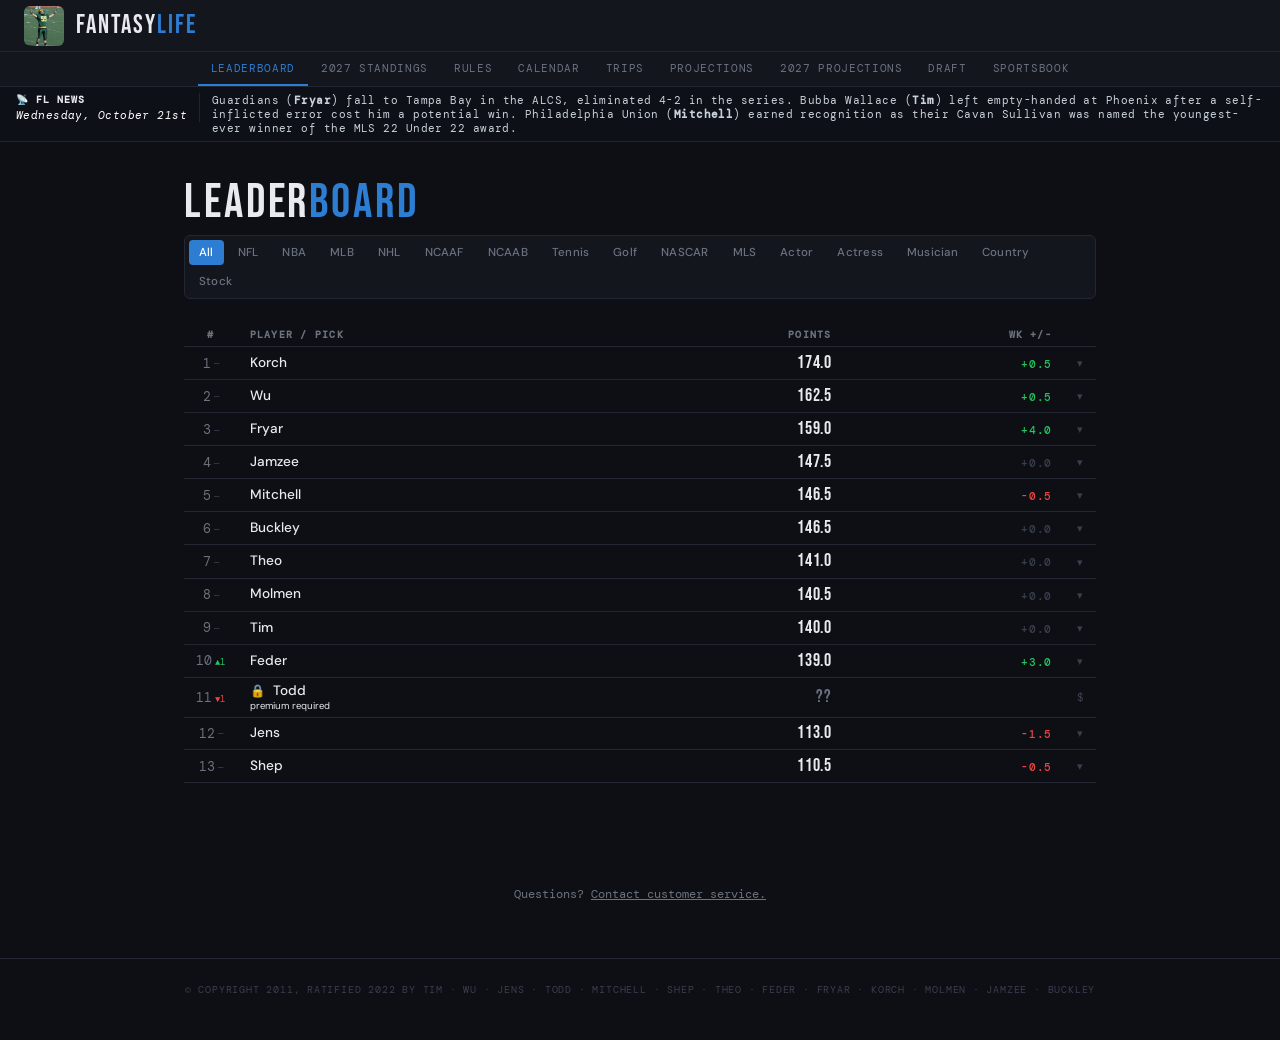
==== commit c6236510: "2027 league: standings tab, projections tab, and Women's World Cup bonus model Rosters from the Oct " ====
--- a/docs/index.html
+++ b/docs/index.html
@@ -894,11 +894,9 @@
       .season-stats { gap: 20px; }
       .news-bar { flex-direction: column; gap: 4px; }
       .news-bar-left { flex-direction: row; align-items: center; gap: 8px; border-right: none; padding-right: 0; border-bottom: none; }
-      /* Single scrollable row instead of a 3-line wrap — reclaims ~50px so
-         all 13 leaderboard rows fit on one screen without scrolling. */
-      .filter-row { flex-wrap: nowrap; overflow-x: auto; -webkit-overflow-scrolling: touch; scrollbar-width: none; }
-      .filter-row::-webkit-scrollbar { display: none; }
-      .filter-btn { flex-shrink: 0; }
+      /* Wrap every category into view (no sideways scrolling); tight padding keeps it to two lines on an iPhone. */
+      .filter-row { flex-wrap: wrap; gap: 2px; justify-content: center; margin-bottom: 16px; }
+      .filter-btn { flex-shrink: 0; padding: 5px 7px; font-size: 0.7rem; }
       .page-title { font-size: 1.6rem; margin-bottom: 4px; }
     }
     .score-cell.todd-score { color: var(--muted); }
@@ -918,10 +916,12 @@
 
 <nav class="site-nav">
   <a href="./index.html" class="nav-link active">Leaderboard</a>
+  <a href="./index.html?season=2027" class="nav-link" id="nav-standings-2027">2027 Standings</a>
   <a href="./rules.html" class="nav-link">Rules</a>
   <a href="./calendar.html" class="nav-link">Calendar</a>
   <a href="./trips.html" class="nav-link">Trips</a>
   <a href="./projections.html" class="nav-link">Projections</a>
+  <a href="./projections.html?season=2027" class="nav-link" id="nav-proj-2027">2027 Projections</a>
   <a href="./draft.html" class="nav-link">Draft</a>
   <a href="./sportsbook.html" class="nav-link">Sportsbook</a>
 </nav>
@@ -1105,6 +1105,15 @@
 
 <!-- ─── DATA + SCRIPT ─── -->
 <script>
+// ?season=2027 switches the leaderboard to the 2027 league (docs/scores_2027.json); default is the 2026 league.
+const SEASON_2027 = new URLSearchParams(location.search).get('season') === '2027';
+if (SEASON_2027) {
+  document.title = 'Fantasy Life 2027';
+  const pt = document.querySelector('.page-title'); if (pt) pt.innerHTML = '2027 Leader<span>board</span>';
+  document.querySelectorAll('.site-nav .nav-link.active').forEach(a => a.classList.remove('active'));
+  const nv = document.getElementById('nav-standings-2027'); if (nv) nv.classList.add('active');
+  const nb = document.getElementById('news-bar-updated'); if (nb) nb.innerHTML = '<em style="color:#fff">2027 season</em>';
+}
 // ============================================================
 // DATA — loaded from scores.json (pre-computed by GitHub Actions)
 // ============================================================
@@ -1282,7 +1291,7 @@
 // Todd's premium paywall: when true his row is locked behind the "premium required"
 // teaser and the 3-tier checkout modal (payment links in PAYMENT_LINKS below).
 // Flip to false to render his real score/breakdown like everyone else's.
-const TODD_PAYWALL_ENABLED = true;
+const TODD_PAYWALL_ENABLED = !SEASON_2027;   // 2026-league joke paywall only
 
 // Category tabs whose Bonus Pts is the capped sum of two sources: show each source as its own column.
 const EXTRA_BONUS_COLS = {
@@ -1656,7 +1665,7 @@
 // INIT — fetch pre-computed scores from GitHub Pages
 // ============================================================
 
-fetch('./scores.json')
+fetch(SEASON_2027 ? './scores_2027.json' : './scores.json')
   .then(r => r.json())
   .then(data => {
     window.SCORES_DATA = data.players || [];
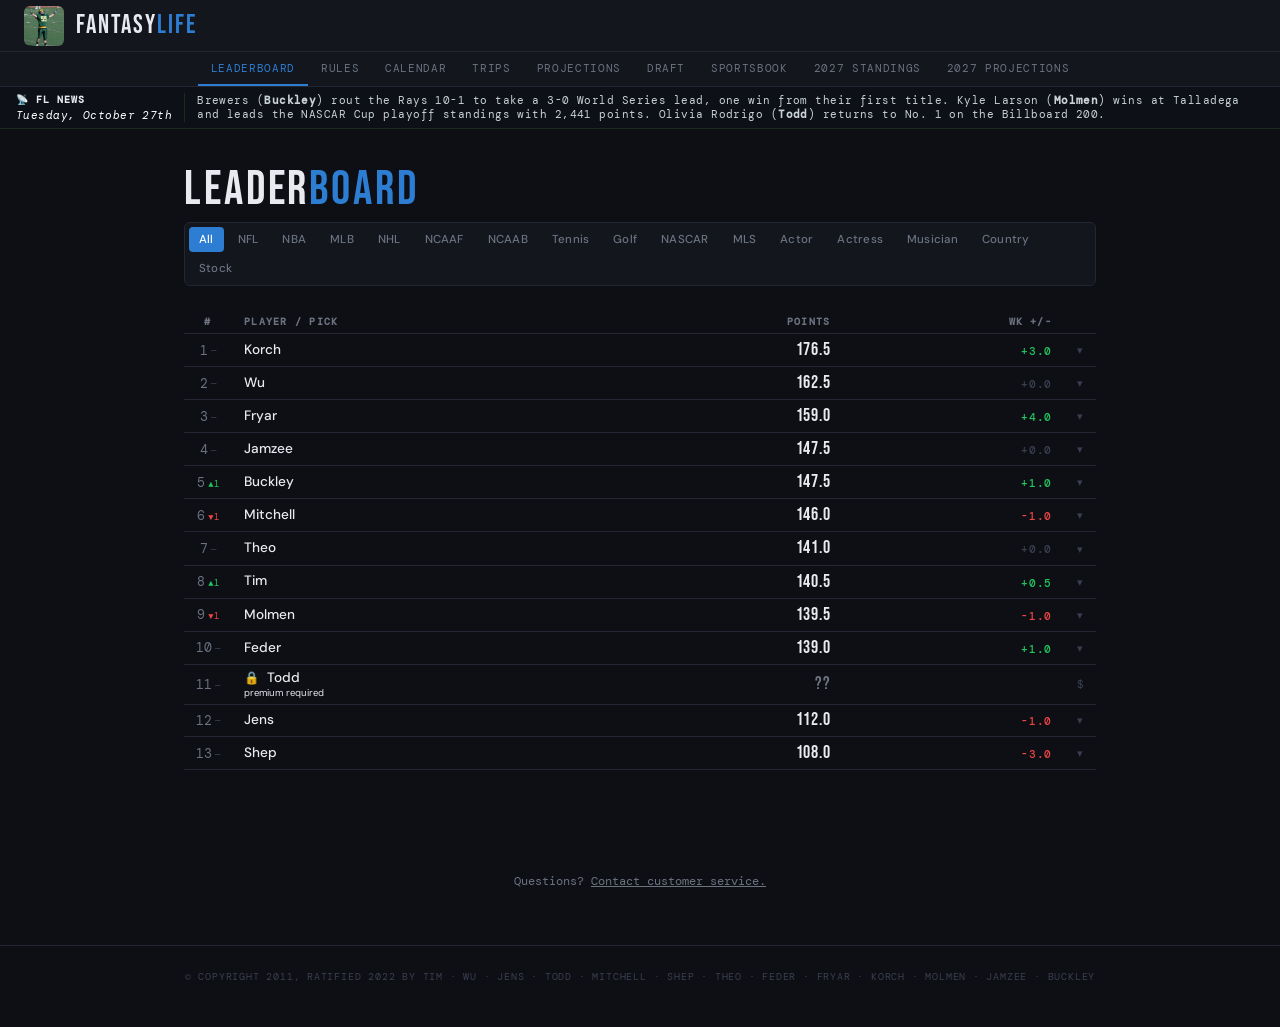
==== commit de83e5ba: "nav: move 2027 Standings / 2027 Projections to the end of the menu Order is now Leaderboard · Rules " ====
--- a/docs/index.html
+++ b/docs/index.html
@@ -916,14 +916,14 @@
 
 <nav class="site-nav">
   <a href="./index.html" class="nav-link active">Leaderboard</a>
-  <a href="./index.html?season=2027" class="nav-link" id="nav-standings-2027">2027 Standings</a>
   <a href="./rules.html" class="nav-link">Rules</a>
   <a href="./calendar.html" class="nav-link">Calendar</a>
   <a href="./trips.html" class="nav-link">Trips</a>
   <a href="./projections.html" class="nav-link">Projections</a>
-  <a href="./projections.html?season=2027" class="nav-link" id="nav-proj-2027">2027 Projections</a>
   <a href="./draft.html" class="nav-link">Draft</a>
   <a href="./sportsbook.html" class="nav-link">Sportsbook</a>
+  <a href="./index.html?season=2027" class="nav-link" id="nav-standings-2027">2027 Standings</a>
+  <a href="./projections.html?season=2027" class="nav-link" id="nav-proj-2027">2027 Projections</a>
 </nav>
 
 <div class="news-bar" id="news-bar">
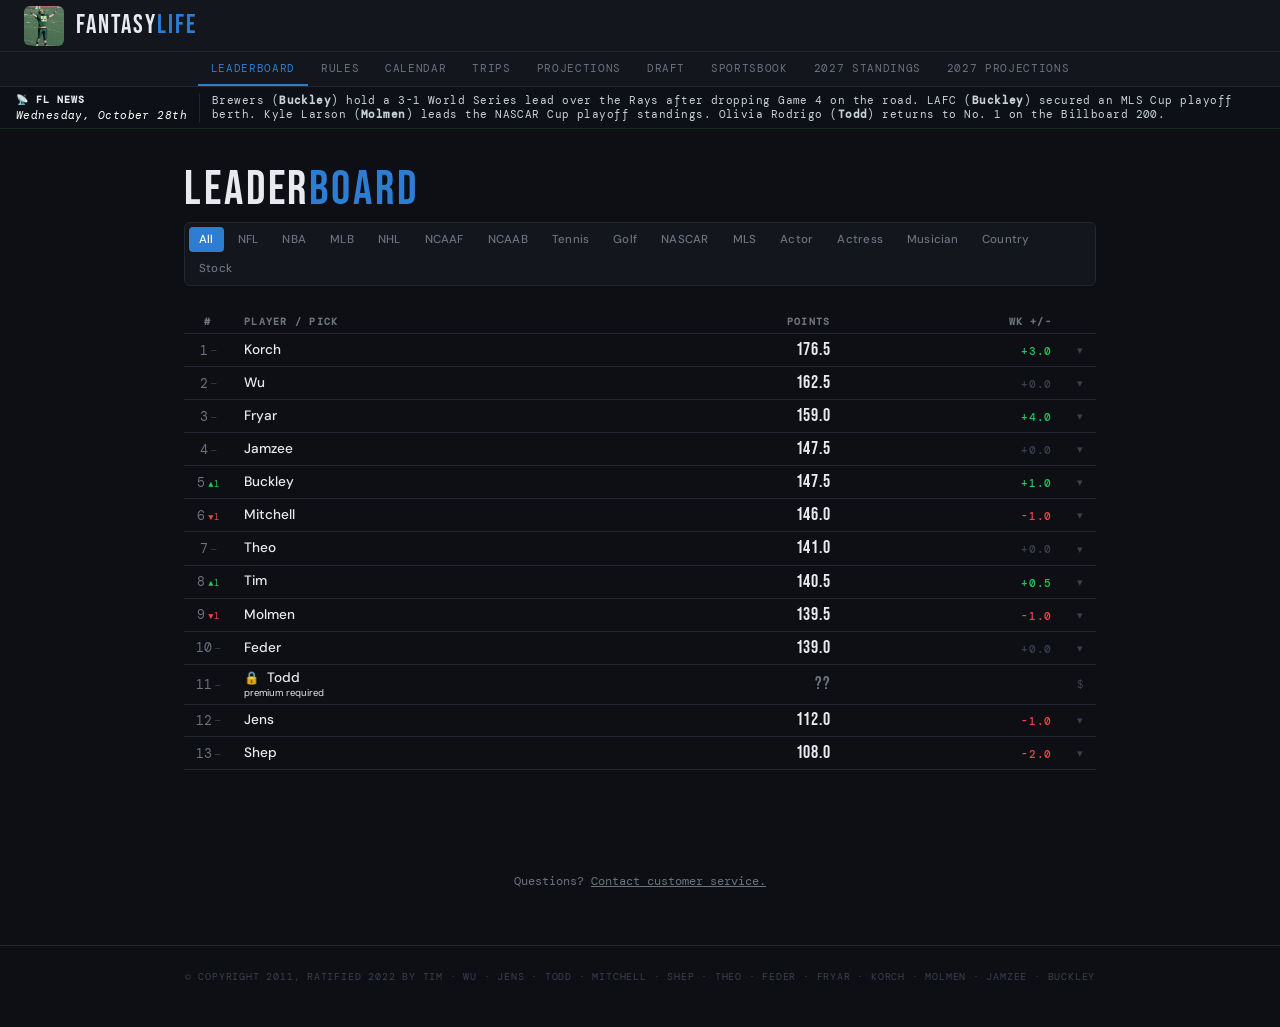
==== commit b7dac09f: "2027 standings: keep the Judi Dench fallback ticker until FL News covers the 2027 league The 2027 vi" ====
--- a/docs/index.html
+++ b/docs/index.html
@@ -1670,10 +1670,14 @@
   .then(data => {
     window.SCORES_DATA = data.players || [];
     window.LAST_UPDATED = data.last_updated || '';
-    if (data.headline) {
+    // The 2027 view keeps the built-in fallback ticker (the Judi Dench line in the HTML above) until FL News
+    // covers the 2027 league — headline.py only writes 2026 headlines. Flip HEADLINE_2027_LIVE to true to switch over.
+    const HEADLINE_2027_LIVE = false;
+    const showHeadline = !SEASON_2027 || HEADLINE_2027_LIVE;
+    if (data.headline && showHeadline) {
       document.getElementById('news-bar-headline').innerHTML = data.headline;
     }
-    if (data.headline_generated_at) {
+    if (data.headline_generated_at && showHeadline) {
       try {
         const d = new Date(data.headline_generated_at);
         const weekday = d.toLocaleDateString('en-US', { weekday: 'long', timeZone: 'UTC' });
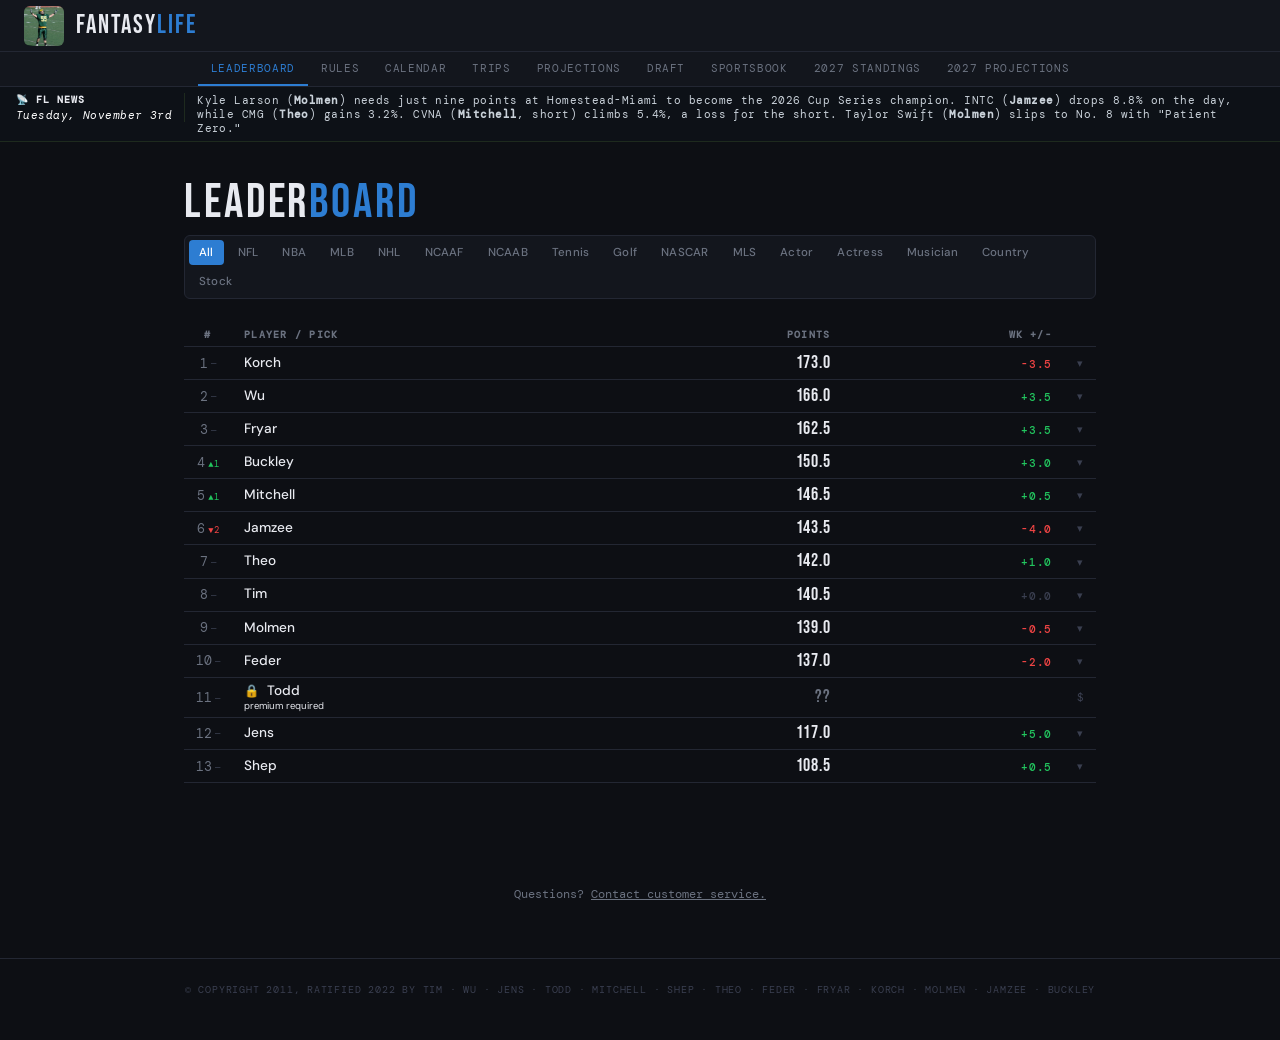
==== commit f9b5bcf4: "index: hard-code today's 2027 FL News headline (expires after Nov 3 ET, falls back to Judi Dench lin" ====
--- a/docs/index.html
+++ b/docs/index.html
@@ -1674,6 +1674,16 @@
     // covers the 2027 league — headline.py only writes 2026 headlines. Flip HEADLINE_2027_LIVE to true to switch over.
     const HEADLINE_2027_LIVE = false;
     const showHeadline = !SEASON_2027 || HEADLINE_2027_LIVE;
+    // One-day hand-written 2027 headline (Nov 3 2026, ET). Expires by itself: any other date falls back to the Judi Dench line.
+    if (SEASON_2027 && !HEADLINE_2027_LIVE &&
+        new Date().toLocaleDateString('en-CA', { timeZone: 'America/New_York' }) === '2026-11-03') {
+      document.getElementById('news-bar-headline').innerHTML =
+        'No. 22 UCLA (<em>Mitchell</em>) upset No. 5 Arizona (<em>Shep</em>), and No. 1 Florida (<em>Korch</em>) beat No. 14 Miami. ' +
+        'Rockets (<em>Shep</em>) beat Celtics (<em>Todd</em>), and 76ers (<em>Buckley</em>) and Rockets share the NBA\'s best record. ' +
+        'Bruins (<em>Tim</em>), who hold a top-3 NHL record, beat Golden Knights (<em>Jamzee</em>).';
+      const nbEl = document.getElementById('news-bar-updated');
+      if (nbEl) nbEl.innerHTML = '<em style="color:#fff">Tuesday, November 3rd</em>';
+    }
     if (data.headline && showHeadline) {
       document.getElementById('news-bar-headline').innerHTML = data.headline;
     }
